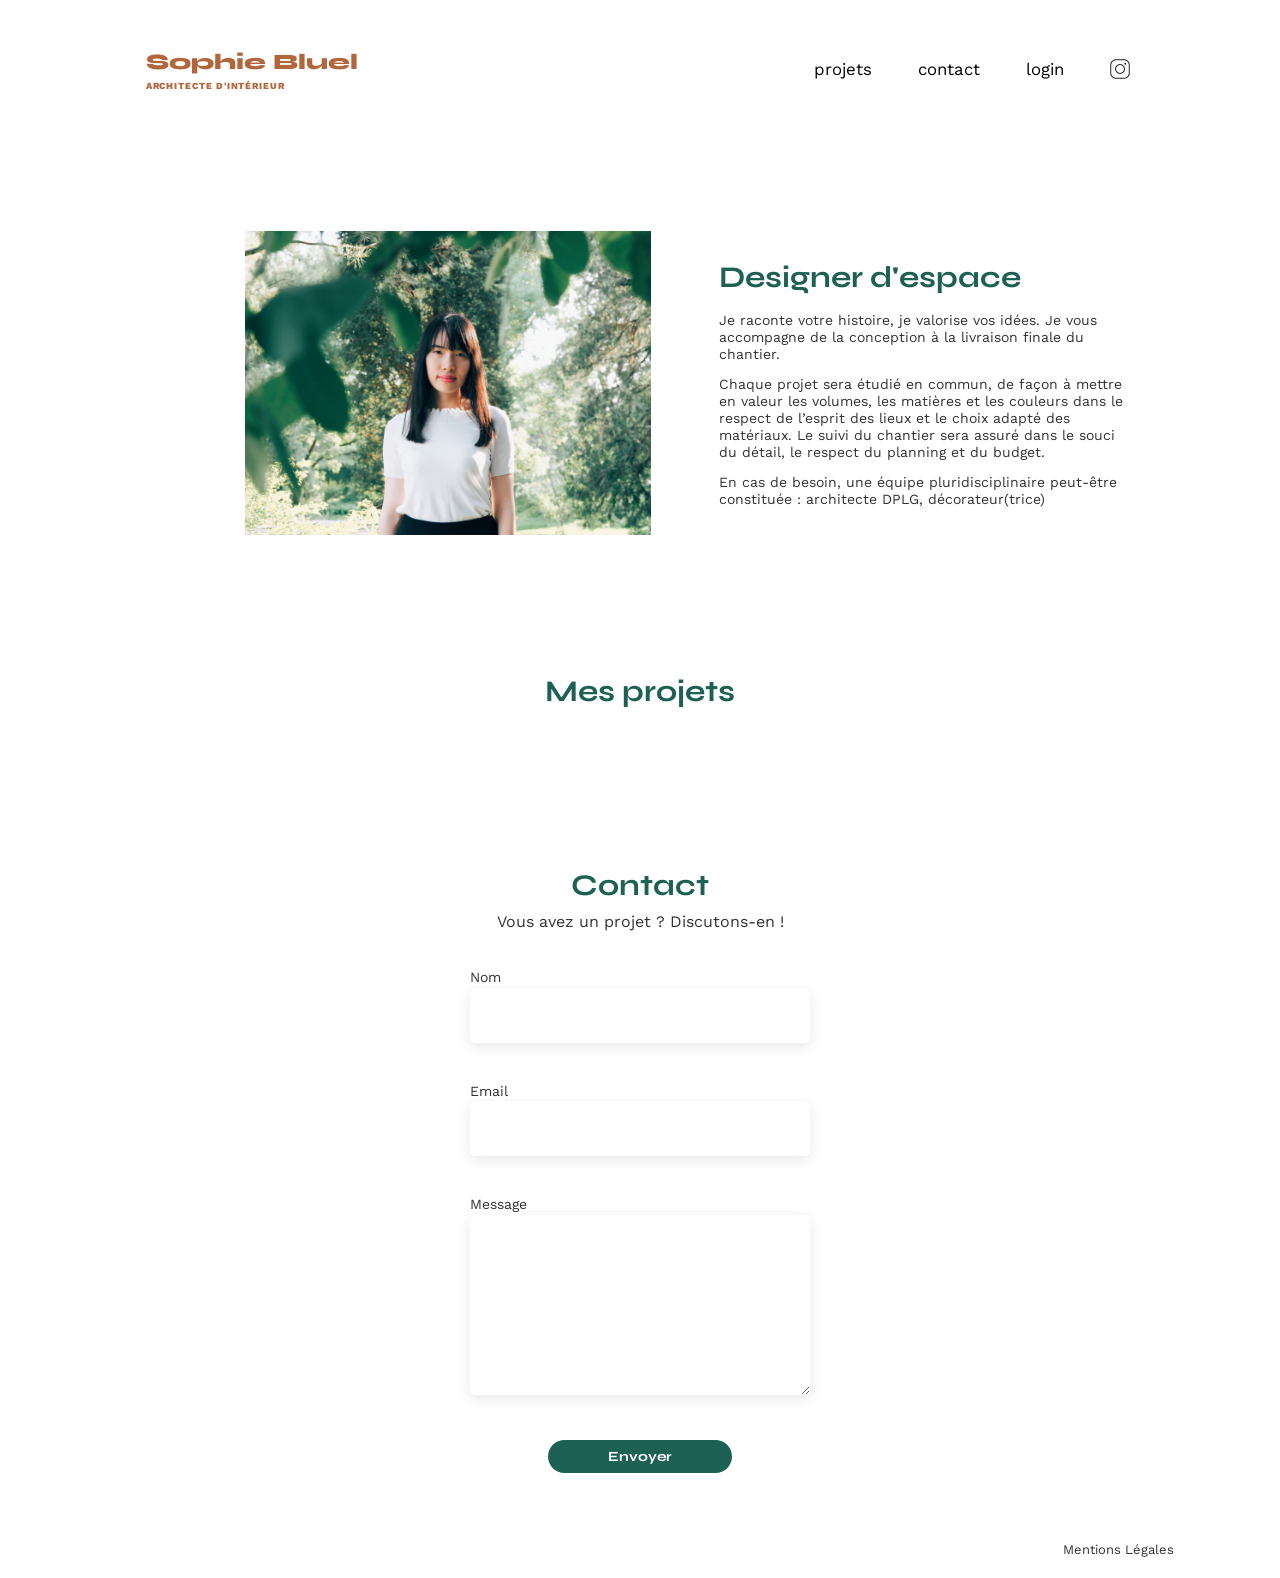
==== docs/index.html @ c43482f7 "Move frontend to docs for GitHub Pages" ====
<!doctype html>
<html lang="fr">
  <head>
    <meta charset="UTF-8" />
    <title>Sophie Bluel - Architecte d'intérieur</title>
    <meta name="viewport" content="width=device-width, initial-scale=1.0" />
    <link rel="preconnect" href="https://fonts.googleapis.com" />
    <link rel="preconnect" href="https://fonts.gstatic.com" crossorigin />
    <link
      href="https://fonts.googleapis.com/css2?family=Syne:wght@700;800&family=Work+Sans&display=swap"
      rel="stylesheet"
    />
    <meta name="description" content="" />
    <link rel="stylesheet" href="./assets/style.css" />
    <link
      rel="stylesheet"
      href="https://cdnjs.cloudflare.com/ajax/libs/font-awesome/6.5.0/css/all.min.css"
    />
  </head>

  <body>
    <div class="banniere-edition">
      <i class="fa-regular fa-pen-to-square"></i>
      <span>Mode édition</span>
    </div>
    <div class="main-container">
      <header>
        <h1>Sophie Bluel <span>ARCHITECTE D'INTÉRIEUR</span></h1>
        <nav>
          <ul>
            <li><a href="index.html">projets</a></li>
            <li><a href="contact.html">contact</a></li>
            <li id="menu-login"><a href="login.html">login</a></li>
            <li><img src="./assets/icons/instagram.png" alt="Instagram" /></li>
          </ul>
        </nav>
      </header>

      <main>
        <div id="introduction">
          <figure>
            <img
              src="./assets/images/sophie-bluel.png"
              alt="Portrait de Sophie Bluel"
            />
          </figure>
          <article>
            <h2>Designer d'espace</h2>
            <p>
              Je raconte votre histoire, je valorise vos idées. Je vous
              accompagne de la conception à la livraison finale du chantier.
            </p>
            <p>
              Chaque projet sera étudié en commun, de façon à mettre en valeur
              les volumes, les matières et les couleurs dans le respect de
              l’esprit des lieux et le choix adapté des matériaux. Le suivi du
              chantier sera assuré dans le souci du détail, le respect du
              planning et du budget.
            </p>
            <p>
              En cas de besoin, une équipe pluridisciplinaire peut-être
              constituée : architecte DPLG, décorateur(trice)
            </p>
          </article>
        </div>

        <section id="portfolio">
          <div class="entete-portfolio">
            <h2>Mes projets</h2>
            <div class="bouton-modifier">
              <i class="fa-regular fa-pen-to-square"></i>
              <span>modifier</span>
            </div>
          </div>

          <div id="filtres"></div>
          <div id="galerie"></div>
        </section>

        <section id="contact">
          <h2>Contact</h2>
          <p>Vous avez un projet ? Discutons-en !</p>

          <form id="formulaire-contact" action="#" method="post">
            <label for="champ-nom">Nom</label>
            <input type="text" name="name" id="champ-nom" />

            <label for="champ-email">Email</label>
            <input type="email" name="email" id="champ-email" />

            <label for="champ-message">Message</label>
            <textarea
              name="message"
              id="champ-message"
              cols="30"
              rows="10"
            ></textarea>

            <button type="submit">Envoyer</button>
          </form>
        </section>
      </main>

      <footer>
        <nav>
          <ul>
            <li>Mentions Légales</li>
          </ul>
        </nav>
      </footer>

      <!-- 3.1 Fond sombre -->
      <div id="fond-modale" class="cache"></div>

      <!-- 3.1 Modale -->
      <section id="modale" class="cache">
        <div class="contenu-modale">
          <button id="fermer-modale">&times;</button>

          <!-- Vue Galerie -->
          <div id="vue-galerie">
            <h3>Galerie photo</h3>

            <div id="galerie-modale"></div>

            <div class="separateur-modale"></div>

            <button id="bouton-ajouter-photo">Ajouter une photo</button>
          </div>

          <!-- Vue Ajout -->
          <div id="vue-ajout" class="cache">
            <button id="retour-galerie">
              <i class="fa-solid fa-arrow-left"></i>
            </button>
            <h3>Ajout photo</h3>

            <form id="formulaire-ajout-photo">
              <div class="zone-ajout-photo">
                <i class="fa-regular fa-image"></i>
                <p>+ Ajouter photo</p>
                <span>jpg, png : 4mo max</span>
                <input type="file" id="champ-photo" accept="image/*" hidden />
              </div>

              <label for="champ-titre">Titre</label>
              <input type="text" id="champ-titre" placeholder="Titre" />

              <label for="champ-categorie">Catégorie</label>
              <select id="champ-categorie"></select>

              <div class="separateur-modale"></div>
              <button id="bouton-valider-ajout" type="submit" disabled>
                Valider
              </button>
            </form>
          </div>
        </div>
      </section>

      <script src="script.js"></script>
    </div>
  </body>
</html>
---- docs/assets/style.css ----
/* -------------------- RESET + CONFIG DE BASE -------------------- */
*,
*::before,
*::after {
  box-sizing: border-box;
}

html,
body {
  margin: 0;
  padding: 0;
  font-family: "Work Sans", sans-serif;
  font-size: 14px;
  line-height: 1.4;
}

body {
  margin: 0 auto;
  padding: 0;
  width: 100%;
}
.main-container {
  max-width: 1440px;
  margin: 0 auto;
}

/* -------------------- HEADER -------------------- */
header {
  display: flex;
  justify-content: space-between;
  align-items: center;
  margin: 32px 118px 0px 120px;
  padding: 0 2%;
  box-sizing: border-box;
  flex-wrap: wrap;
}

h1 {
  display: flex;
  flex-direction: column;
  font-family: "Syne", sans-serif;
  font-size: 22px;
  font-weight: 800;
  color: #b1663c;
}

h1 span {
  font-family: "Work Sans";
  font-size: 9.25px;
  letter-spacing: 0.1em;
  margin-top: 2px;
}

nav {
  display: flex;
  align-items: center;
  box-sizing: border-box;
  flex-wrap: wrap;
}

nav ul {
  display: flex;
  align-items: center;
  gap: 40px;
  list-style: none;
  box-sizing: border-box;
  flex-wrap: wrap;
}

nav li {
  font-size: 1.2em;
  cursor: pointer;
  padding-right: 6px;
}

nav li img {
  width: 20px;
  padding-top: 5px;
}

nav li:hover {
  color: #b1663c;
}

nav ul li a {
  text-decoration: none;
  color: inherit;
  font-family: inherit;
  font-size: inherit;
}

nav ul li a:hover {
  color: #1d6154;
}
nav ul li.actif a {
  font-weight: 700;
  color: black;
}

/* -------------------- SECTION INTRODUCTION -------------------- */
#introduction {
  display: flex;
  align-items: center;
  justify-content: flex-start;
  margin-top: 110px;
  margin-left: 205px;
  margin-right: 55px;
  flex-wrap: wrap;
}

#introduction figure {
  flex: 0.45;
  max-width: 50%;
}

#introduction img {
  width: 98%;
  height: auto;
  object-fit: cover;
}

#introduction article {
  flex: 1;
  max-width: 430px;
  padding-left: 20px;
  padding-top: 6px;
}

#introduction h2 {
  font-family: "Syne", sans-serif;
  font-size: 30px;
  font-weight: 700;
  color: #1d6154;
  margin-top: 0;
  margin-bottom: 13px;
}

#introduction p {
  margin-bottom: 1em;
  color: #333;
  line-height: 1.2;
}
/* -------------------- PORTFOLIO -------------------- */
#portfolio {
  display: flex;
  flex-direction: column;
  align-items: center;
  margin-top: 90px;
  color: #1d6154;
}

#portfolio h2 {
  text-align: center;
  font-family: "Syne", sans-serif;
  margin-bottom: 1em;
}

.entete-portfolio h2 {
  font-family: "Syne", sans-serif;
  font-size: 30px;
  font-weight: 700;
  color: #1d6154;
}

/* -------------------- MODIFIER -------------------- */
.entete-portfolio {
  display: flex;
  align-items: center;
  gap: 32px;
}

.bouton-modifier {
  display: none;
  align-items: center;
  gap: 8px;
  font-family: "Work Sans", sans-serif;
  font-size: 15px;
  color: #000;
  cursor: pointer;
  border: none;
  background: none;
  padding: 0;
}

.bouton-modifier i {
  font-size: 16px;
}

/* -------------------- GALERIE -------------------- */
#galerie {
  width: 66%;
  margin-top: 52px;
  display: grid;
  grid-template-columns: repeat(3, 1fr);
  gap: 15px;
}

#galerie figure {
  margin: 0;
  overflow: hidden;
  text-align: center;
}

#galerie img {
  width: 100%;
  height: 405px;
  display: block;
  object-fit: cover;
  transition: transform 0.3s ease;
}

#galerie figcaption {
  display: flex;
  font-family: "Work Sans", sans-serif;
  justify-content: flex-start;
  font-size: 13px;
  margin-top: 6px;
}

/* -------------------- FILTRES -------------------- */
#filtres {
  display: flex;
  justify-content: center;
  gap: 12px;
  margin-top: 18px;
  flex-wrap: wrap;
}

#filtres button {
  font-family: "Syne", sans-serif;
  font-weight: 700;
  font-size: 16px;
  color: #1d6154;
  background: white;
  border: 2px solid #1d6154;
  border-radius: 25px;
  padding: 8px 12px;
  cursor: pointer;
  transition: 0.2s;
  min-width: 100px;
}

#filtres button:hover,
#filtres button.actif {
  background: #1d6154;
  color: white;
}
/* -------------------- CONTACT -------------------- */
#contact {
  width: 50%;
  margin: auto;
  text-align: center;
  margin-top: 52px;
}

#contact h2 {
  margin-bottom: 5px;
  font-family: "Syne", sans-serif;
  font-size: 30px;
  font-weight: 700;
  color: #1d6154;
}

#contact p {
  margin-top: 0;
  color: #333;
  font-size: 16px;
}

#contact form {
  display: flex;
  flex-direction: column;
  width: 53%;
  text-align: left;
  margin: 5px auto 0;
}

#contact label {
  margin-top: 19px;
  font-size: 14px;
  color: #333;
}

#contact input:not([type="submit"]),
#contact textarea {
  height: 55px;
  border: none;
  padding: 10px;
  font-size: 1.1em;
  box-shadow: 0px 4px 14px rgba(0, 0, 0, 0.09);
  border-radius: 5px;
  margin-bottom: 20px;
}

#contact textarea {
  min-height: 180px;
  resize: vertical;
}

#formulaire-contact button {
  font-family: "Syne", sans-serif;
  font-weight: 700;
  font-size: 14px;
  color: white;
  background-color: #1d6154;
  border: none;
  border-radius: 25px;
  padding: 8px 60px;
  cursor: pointer;
  display: block;
  margin: 25px auto;
  transition: background-color 0.2s ease;
  width: fit-content;
}

#formulaire-contact button:hover {
  background-color: #2e7c6b;
}

/* -------------------- FOOTER -------------------- */
footer {
  display: flex;
  justify-content: flex-end;
  align-items: center;
  padding-right: 100px;
  padding-top: 25px;
  height: 80px;
}

footer ul {
  list-style: none;
  margin: 0;
  padding: 0;
}

footer li {
  font-family: "Work Sans", sans-serif;
  font-size: 13px;
  color: #333;
}
/* -------------------- MODALE -------------------- */
#fond-modale {
  position: fixed;
  inset: 0;
  background: rgba(0, 0, 0, 0.6);
  z-index: 10;
}

#modale {
  position: fixed;
  top: 120px;
  left: 50%;
  transform: translateX(-50%);
  z-index: 20;
}

.contenu-modale {
  background: white;
  padding: 40px 45px;
  width: 640px;
  border-radius: 10px;
  position: relative;
  max-height: 80vh;
  overflow-y: auto;
  box-sizing: border-box;
}

.contenu-modale h3 {
  font-family: "Work Sans", sans-serif;
  font-size: 26px;
  font-weight: 500;
  text-align: center;
  padding-bottom: 35px;
  margin-bottom: 10px;
}

#fermer-modale {
  position: absolute;
  top: 20px;
  right: 25px;
  font-size: 24px;
  background: none;
  border: none;
  color: #333;
  cursor: pointer;
  transition: opacity 0.2s ease;
}

#fermer-modale:hover {
  opacity: 0.6;
}

.cache {
  display: none;
}

/* -------------------- GALERIE MODALE -------------------- */
#galerie-modale {
  display: grid;
  grid-template-columns: repeat(5, 1fr);
  justify-content: center;
  align-items: start;
  gap: 6px;
  width: 80%;
  margin: 0 auto 40px auto;
  transform: translateX(-25px);
}

.miniature-modale {
  position: relative;
  width: calc(100% - 2px);
  height: 125px;
  overflow: hidden;
  border-radius: 5px;
  border: 1px solid #ddd;
  background: #fff;
}

.miniature-modale img {
  width: 100%;
  height: 100%;
  object-fit: cover;
  display: block;
}

/* -------------------- BOUTON SUPPRIMER -------------------- */
.bouton-supprimer {
  position: absolute;
  top: 5px;
  right: 5px;
  background: black;
  border: none;
  cursor: pointer;
  padding: 4px;
  border-radius: 3px;
  font-size: 14px;
}

.bouton-supprimer i {
  color: white;
  font-size: 12px;
}

/* -------------------- SÉPARATEUR -------------------- */
.separateur-modale {
  width: 80%;
  height: 1px;
  background-color: #ccc;
  margin: 40px auto 25px auto;
}

/* -------------------- BOUTON AJOUTER PHOTO -------------------- */
#bouton-ajouter-photo {
  display: block;
  margin: 0 auto;
  padding: 12px 35px;
  background-color: #1d6154;
  color: white;
  font-family: "Work Sans", sans-serif;
  font-size: 16px;
  font-weight: 500;
  border: none;
  border-radius: 25px;
  cursor: pointer;
  transition: background-color 0.2s ease;
}

#bouton-ajouter-photo:hover {
  background-color: #0e4036;
}

/* -------------------- VUE AJOUT -------------------- */
#vue-ajout {
  width: 80%;
  margin: 0 auto;
}

#retour-galerie {
  position: absolute;
  top: 20px;
  left: 25px;
  font-size: 24px;
  background: none;
  border: none;
  color: #333;
  cursor: pointer;
  transition: opacity 0.2s ease;
  padding: 0;
}

#retour-galerie:hover {
  opacity: 0.6;
}

#retour-galerie i {
  font-size: 21px;
}

#formulaire-ajout-photo {
  display: flex;
  flex-direction: column;
  gap: 20px;
}
.zone-ajout-photo {
  background-color: #e8f0f6;
  border-radius: 10px;
  width: 100%;
  height: 200px;
  display: flex;
  flex-direction: column;
  align-items: center;
  justify-content: center;
  gap: 10px;
  cursor: pointer;
  overflow: hidden;
  padding: 0px;
  position: relative;
}

.zone-ajout-photo i {
  font-size: 50px;
  color: #a0a0a0;
}

.zone-ajout-photo p {
  font-weight: 600;
  color: #1d6154;
}

.zone-ajout-photo span {
  font-size: 13px;
  color: #666;
}

#champ-titre {
  padding: 10px;
  border: none;
  background-color: #fff;
  box-shadow: 0px 4px 14px rgba(0, 0, 0, 0.09);
  font-size: 1em;
  border-radius: 5px;
}

#champ-categorie {
  padding: 10px;
  border: none;
  background-color: #fff;
  box-shadow: 0px 4px 14px rgba(0, 0, 0, 0.09);
  font-size: 1em;
  border-radius: 5px;
}

#bouton-valider-ajout {
  background-color: #bfbfbf;
  color: white;
  border-radius: 25px;
  padding: 10px 60px;
  font-weight: 700;
  font-family: "Syne", sans-serif;
  border: none;
  cursor: pointer;
}
#bouton-valider-ajout:disabled {
  background-color: #bfbfbf;
  cursor: default;
  opacity: 0.7;
}
#bouton-valider-ajout.actif {
  background-color: #1d6154;
}

#bouton-valider-ajout:hover {
  background-color: #2e7c6b;
}
/* -------------------- PAGE CONNEXION -------------------- */
.page-connexion {
  max-width: 400px;
  margin: 131px auto 290px auto;
  text-align: center;
  font-family: "Work Sans", sans-serif;
}

.page-connexion h2 {
  font-family: "Syne", sans-serif;
  font-size: 30px;
  font-weight: 700;
  color: #1d6154;
  margin-bottom: 34px;
}

.formulaire-connexion {
  display: flex;
  flex-direction: column;
  gap: 0px;
  width: 100%;
  max-width: 380px;
  margin: auto;
  text-align: left;
}

.formulaire-connexion label {
  font-size: 15px;
  color: #333;
  margin-bottom: 6px;
}

.formulaire-connexion input {
  background-color: #ffffff;
  border: none;
  border-radius: 5px;
  padding: 12px 12px 17px 12px;
  font-size: 16px;
  box-shadow: 0px 4px 14px rgba(0, 0, 0, 0.09);
  margin-bottom: 30px;
}

.formulaire-connexion input:-webkit-autofill {
  -webkit-box-shadow:
    0 0 0 1000px #ffffff inset,
    0px 4px 14px rgba(0, 0, 0, 0.09);
  box-shadow:
    0 0 0 1000px #ffffff inset,
    0px 4px 14px rgba(0, 0, 0, 0.09);
  background-color: #ffffff !important;
  color: #000 !important;
}

.formulaire-connexion button {
  font-family: "Syne", sans-serif;
  font-weight: 700;
  font-size: 14px;
  margin-top: 8px;
  color: white;
  background-color: #1d6154;
  border: none;
  border-radius: 25px;
  padding: 10px 40px;
  cursor: pointer;
  align-self: center;
  transition: background-color 0.2s ease;
}

.formulaire-connexion button:hover {
  background-color: #2e7c6b;
}

.motdepasse-oublie {
  font-size: 14px;
  color: #333;
  text-decoration: underline;
  margin-top: 25px;
  cursor: pointer;
  font-weight: 600;
  text-align: center;
}

.motdepasse-oublie:hover {
  color: #1d6154;
}

.erreur-connexion {
  color: red;
  margin-top: 10px;
  text-align: center;
}
/* -------------------- BANDEAU EDITION -------------------- */
.banniere-edition {
  background-color: #000;
  color: #fff;
  width: 100%;
  height: 60px;
  display: none;
  align-items: center;
  justify-content: center;
  gap: 10px;
  font-family: "Work Sans", sans-serif;
  font-size: 16px;
}

.banniere-edition i {
  font-size: 16px;
}

/* -------------------- ADMIN CONNECTÉ -------------------- */
.admin-connecte header {
  margin-top: 20px;
}

.admin-connecte #introduction {
  margin-top: 62px;
}

.admin-connecte #galerie {
  margin-top: 62px;
}

.admin-connecte .entete-portfolio {
  padding-left: 110px;
}
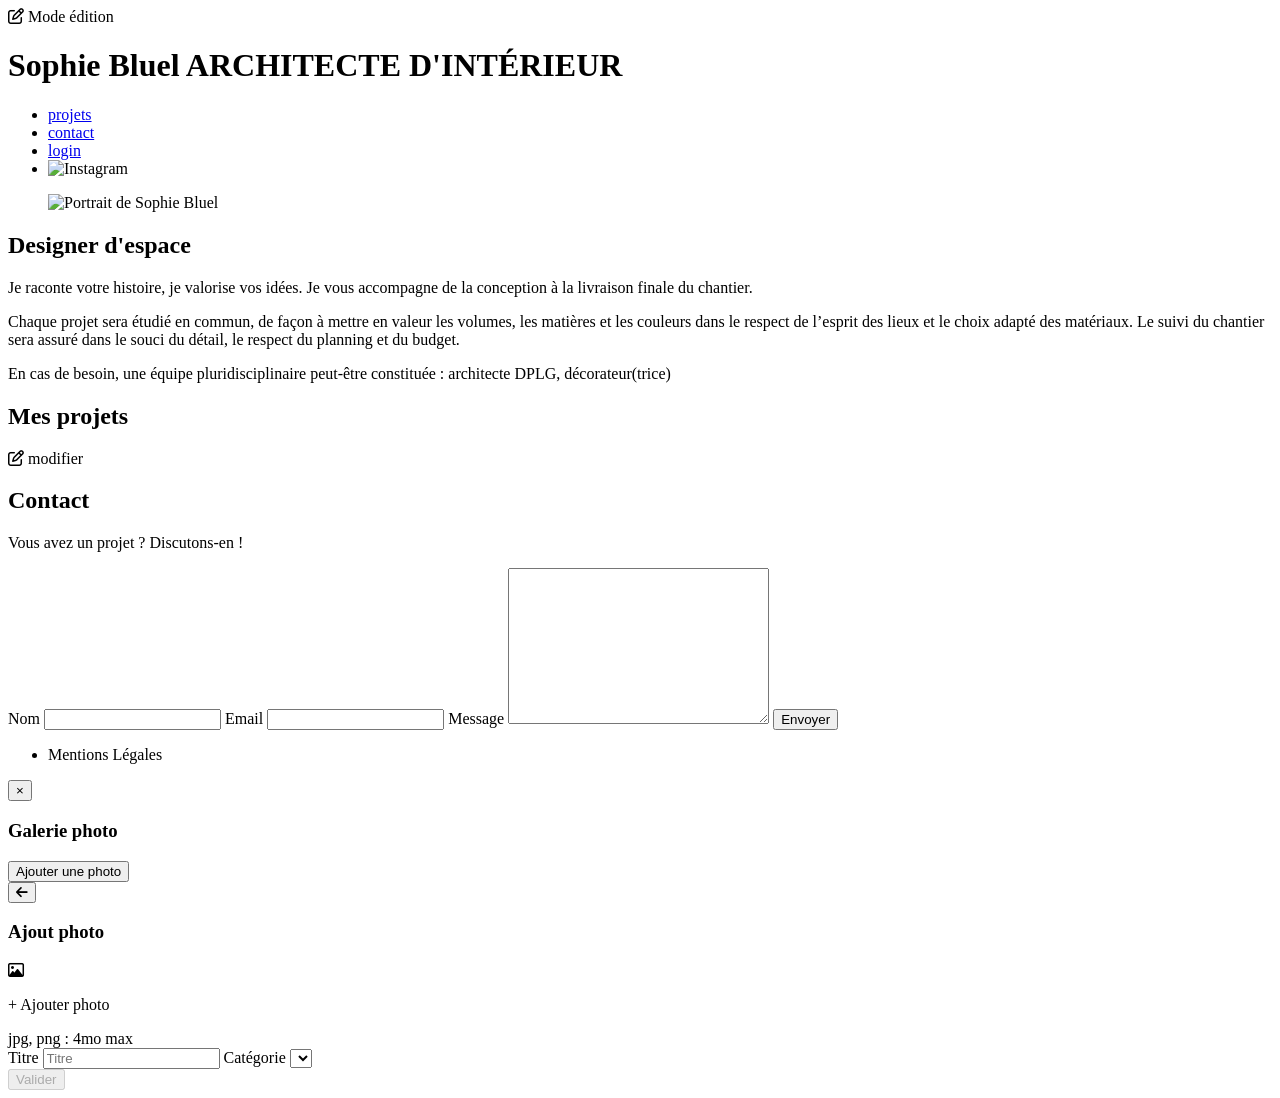
==== commit 0e10c928: "Update index.html with base href" ====
--- a/docs/index.html
+++ b/docs/index.html
@@ -1,6 +1,7 @@
 <!doctype html>
 <html lang="fr">
   <head>
+    <base href="/Portfolio-architecte-sophie-bluel/docs/" />
     <meta charset="UTF-8" />
     <title>Sophie Bluel - Architecte d'intérieur</title>
     <meta name="viewport" content="width=device-width, initial-scale=1.0" />
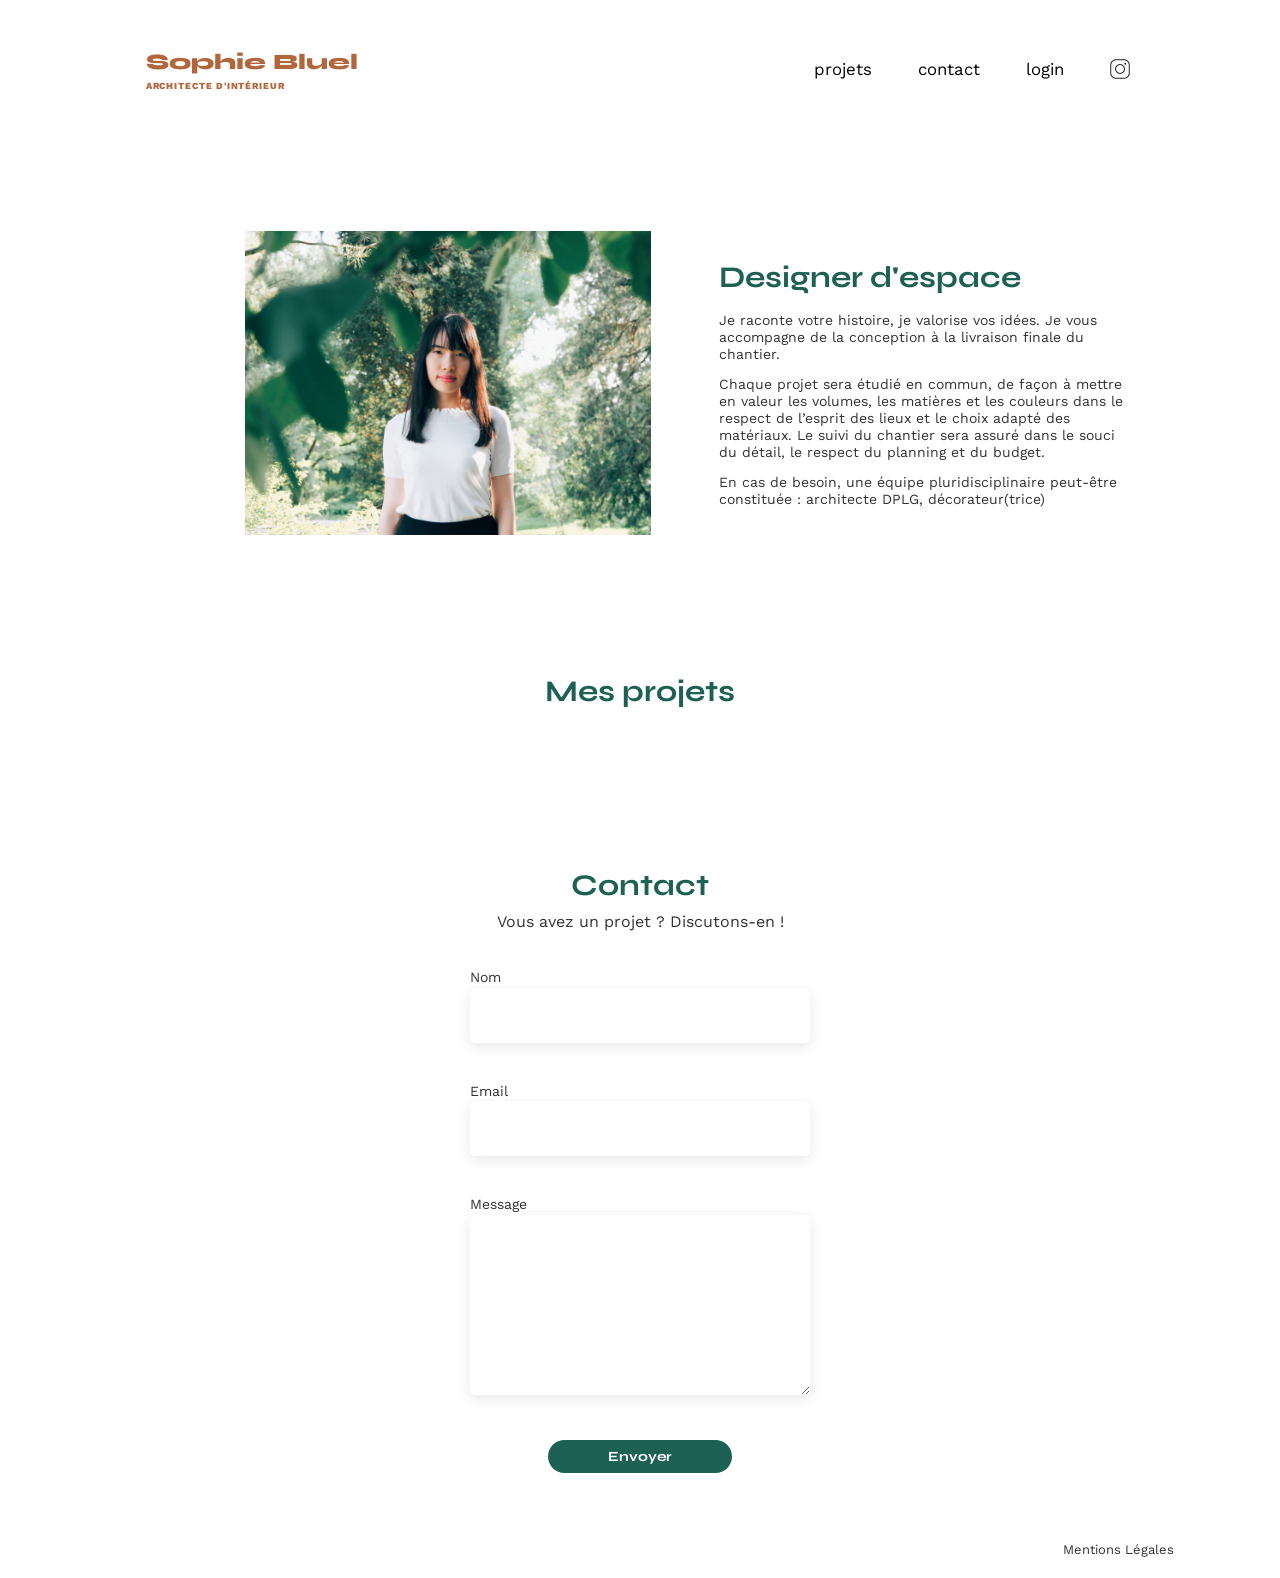
==== commit 62d48520: "Fix paths and remove base tag" ====
--- a/docs/index.html
+++ b/docs/index.html
@@ -1,7 +1,6 @@
 <!doctype html>
 <html lang="fr">
   <head>
-    <base href="/Portfolio-architecte-sophie-bluel/docs/" />
     <meta charset="UTF-8" />
     <title>Sophie Bluel - Architecte d'intérieur</title>
     <meta name="viewport" content="width=device-width, initial-scale=1.0" />
@@ -12,7 +11,7 @@
       rel="stylesheet"
     />
     <meta name="description" content="" />
-    <link rel="stylesheet" href="./assets/style.css" />
+    <link rel="stylesheet" href="assets/style.css" />
     <link
       rel="stylesheet"
       href="https://cdnjs.cloudflare.com/ajax/libs/font-awesome/6.5.0/css/all.min.css"
@@ -32,7 +31,7 @@
             <li><a href="index.html">projets</a></li>
             <li><a href="contact.html">contact</a></li>
             <li id="menu-login"><a href="login.html">login</a></li>
-            <li><img src="./assets/icons/instagram.png" alt="Instagram" /></li>
+            <li><img src="assets/icons/instagram.png" alt="Instagram" /></li>
           </ul>
         </nav>
       </header>
@@ -41,7 +40,7 @@
         <div id="introduction">
           <figure>
             <img
-              src="./assets/images/sophie-bluel.png"
+              src="assets/images/sophie-bluel.png"
               alt="Portrait de Sophie Bluel"
             />
           </figure>
